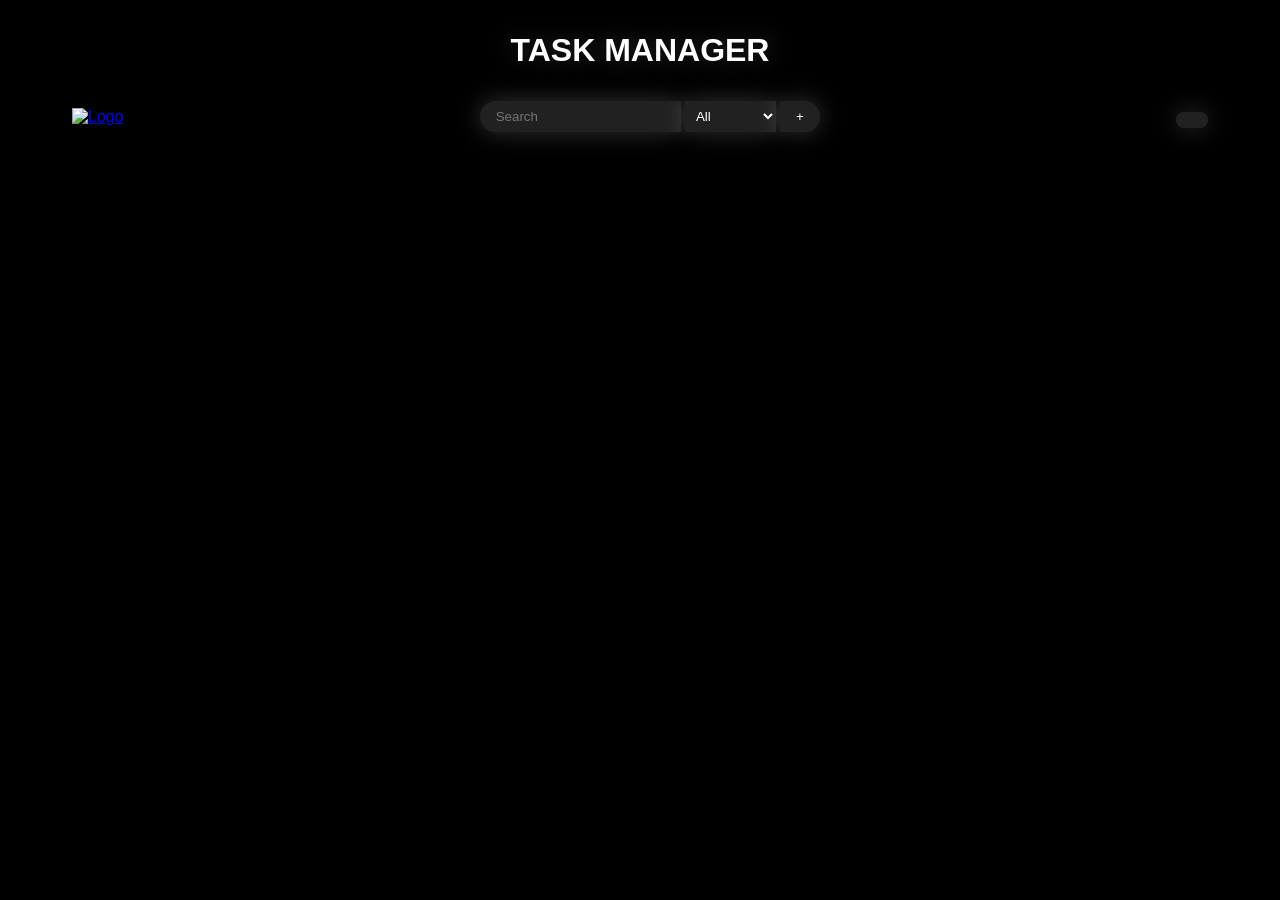
==== index.html @ cfb33422 "working on Task Manager" ====
<!doctype html>
<html lang="en">

<head>
    <meta charset="UTF-8" />
    <meta name="viewport" content="width=device-width, initial-scale=1.0" />
    <title>Task Manager | DOM</title>
    <link rel="stylesheet" href="style.css" />
    <link preload href="https://cdn.jsdelivr.net/npm/remixicon@4.9.0/fonts/remixicon.css" rel="stylesheet" />
    <link rel="shortcut icon" href="https://ssl.gstatic.com/keep/icon_2026_v2_192.png" type="image/x-icon" />
</head>

<body>
    <main>
        <h1>Task Manager</h1>
        <nav>
            <ul>
                <li>
                    <a href="#">
                        <img id="logo"
                            src="https://www.gstatic.com/images/branding/productlogos/keep_2026/v2/web-48dp/logo_keep_2026_color_1x_web_48dp.png"
                            alt="Logo" />
                    </a>
                </li>
                <li>
                    <div id="mid">
                        <input type="text" name="search" id="search" placeholder="Search" /> 
                        <select name="tags" id="tags">
                            <!-- <option value="">All</option>
                            <option value="Normal">Normal</option>
                            <option value="Urgent">Urgent</option> -->
                        </select> 
                        <button id="taskAdd">+</button> 
                    </div>
                </li>
                <li>
                    <button id="theme">
                        <i class="ri-moon-line"></i>
                    </button>
                </li>
            </ul>
        </nav>

        <div id="hero">
            <div class="card">
                <h3 class="title">Task 1</h3>
                <p class="description">Task 1 description Lorem ipsum, dolor sit amet consectetur adipisicing elit.
                    Cumque, ipsum.</p>
                <div class="tags">
                    <span class="Normal">Normal</span>
                    <span class="Urgent">Urgent</span>
                </div>
                <div class="card-btns">
                    <i class="ri-edit-box-line edit" onclick="edit(index)"></i>
                    <i class="ri-delete-bin-6-line delete" onclick="del(index)"></i>
                </div>
            </div>
            <div class="card">
                <h3 class="title">Task 1</h3>
                <p class="description">Task 1 description Lorem ipsum dolor sit amet consectetur adipisicing elit.
                    Asperiores cum provident facere praesentium rem harum vero tenetur, explicabo adipisci! Qui.</p>
                <div class="tags">
                    <span class="normal">Normal</span>
                </div>
                <div class="card-btns">
                    <i class="ri-edit-box-line edit" onclick="edit(index)"></i>
                    <i class="ri-delete-bin-6-line delete" onclick="del(index)"></i>
                </div>
            </div>
            <div class="card">
                <h3 class="title">Task 1</h3>
                <p class="description">Task 1 description Lorem ipsum, dolor sit amet consectetur adipisicing elit. A
                    excepturi architecto minima reiciendis sed ad aliquid totam? Repudiandae, nam?</p>
                <div class="tags">
                    <span class="normal">Normal</span>
                </div>
                <div class="card-btns">
                    <i class="ri-edit-box-line edit" onclick="edit(index)"></i>
                    <i class="ri-delete-bin-6-line delete" onclick="del(index)"></i>
                </div>
            </div>
            <div class="card">
                <h3 class="title">Task 1</h3>
                <p class="description">Task 1 description Lorem ipsum dolor sit amet consectetur adipisicing elit. At,
                    labore optio. Quis magnam dolor perferendis, ratione blanditiis, vero veritatis, assumenda modi
                    earum non molestias dicta optio laborum quae possimus illo.</p>
                <div class="tags">
                    <span class="normal">Normal</span>
                </div>
                <div class="card-btns">
                    <i class="ri-edit-box-line edit" onclick="edit(index)"></i>
                    <i class="ri-delete-bin-6-line delete" onclick="del(index)"></i>
                </div>
            </div>
        </div>
    </main>

    <div id="form">
        <form action="">
            <div class="top">
                <i class="ri-arrow-left-long-line" id="cancel"></i>
            </div>
            <input type="text" name="title" id="formTitle" placeholder="Task Title">
            <textarea name="description" id="formDescription" placeholder="Task Description"></textarea>
            <div class="bottom">
                <select name="tags" id="formTags">
                    <option value="Urgent">Urgent</option>
                    <option value="Normal">Normal</option>
                </select>
                <button id="submit">SUBMIT</button>
            </div>
        </form>
    </div>

    <script src="script.js"></script>
</body>

</html>
---- style.css ----
:root {

    --primary-color: rgb(255, 255, 255);
    --secondary-color: rgb(0, 0, 0);
    --transparent-color: rgb(220, 220, 220);
    --shadow-color: rgb(220, 220, 220);

    --edit-color: rgb(255, 166, 0);
    --delete-color: rgb(255, 0, 0);

    --font: Verdana, Geneva, Tahoma, sans-serif;

    --font-size-s: 0.75rem;
    --font-size-m: 1.2rem;
    --font-size-l: 2rem;

    --font-weight-s: 400;
    --font-weight-m: 500;
    --font-weight-l: 700;

    --transition: all 0.3s ease-in-out;
    --transition-s: all 0.2s ease-in-out;
    --shadow: 0 0 1.5rem;

    --radius-s: 0.5rem;
    --radius-m: 1rem;
    --radius-l: 1.5rem;
}

.dark {
    --primary-color: rgb(0, 0, 0);
    --secondary-color: rgb(255, 255, 255);
    --transparent-color: rgb(33, 33, 33);
    --shadow-color: rgba(255, 255, 255, 0.2);
}

* {
    margin: 0;
    padding: 0;
    box-sizing: border-box;
    font-family: var(--font);
}

html,
body {
    width: 100%;
    min-height: 100vh;
    scroll-behavior: smooth;
}

body {
    background-color: var(--primary-color);
    color: var(--secondary-color);
    display: flex;
    flex-direction: column;
    justify-content: flex-start;
    align-items: center;
    position: relative;
}


main {
    width: 98%;
    max-width: 1200px;
    min-height: 100%;
    padding: 2rem;
    display: flex;
    flex-flow: column nowrap;
    justify-content: flex-start;
    align-items: center;
    gap: 2rem;
}

main h1 {
    text-transform: uppercase;
    color: var(--secondary-color);
    font-size: var(--font-size-l);
    text-align: center;
    text-shadow: var(--shadow) var(--shadow-color);
    transition: var(--transition);
}

main h1:hover {
    text-shadow: none;
    transform: scale(0.99) translateY(-3px);
}

nav {
    display: flex;
    flex-flow: row nowrap;
    justify-content: space-between;
    align-items: center;
    width: 100%;
}


ul {
    width: 100%;
    list-style-type: none;
    display: flex;
    flex-flow: row nowrap;
    justify-content: space-between;
    align-items: center;
    gap: 1rem;
}


#logo {
    width: 100%;
    width: 2rem;
    height: 2rem;
}


#mid {
    width: 100%;
    display: flex;
    flex-flow: row nowrap;
    justify-content: flex-start;
    align-items: center;
    gap: 0.25rem;
    border: none;
}

#search {
    width: 100%;
    /* padding: 0.5rem 15rem 0.5rem 1rem; */
    padding: 0.5rem 1rem;
    outline: none;
    border: none;
    border-radius: var(--radius-l) 0 0 var(--radius-l);
    background-color: var(--transparent-color);
    color: var(--secondary-color);
    cursor: pointer;
    box-shadow: var(--shadow) var(--shadow-color);
    transition: var(--transition);
}

#search:hover,
#search:focus {
    box-shadow: none;
    transform: scale(0.99);
}

#tags {
    padding: 0.45rem;
    outline: none;
    border: none;
    background-color: var(--transparent-color);
    color: var(--secondary-color);
    cursor: pointer;
    box-shadow: var(--shadow) var(--shadow-color);
    transition: var(--transition);
}

#tags:hover,
#tags:focus {
    box-shadow: none;
    transform: scale(0.99);
}

#taskAdd {
    padding: 0.5rem 1rem;
    border: none;
    outline: none;
    border-radius: 0 var(--radius-l) var(--radius-l) 0;
    background-color: var(--transparent-color);
    color: var(--secondary-color);
    cursor: pointer;
    box-shadow: var(--shadow) var(--shadow-color);
    transition: var(--transition);
}

#taskAdd:hover {
    box-shadow: none;
    transform: scale(0.99);
}


#theme {
    width: 100%;
    padding: 0.5rem 1rem;
    border: none;
    outline: none;
    border-radius: var(--radius-l);
    background-color: var(--transparent-color);
    color: var(--secondary-color);
    cursor: pointer;
    box-shadow: var(--shadow) var(--shadow-color);
    transition: var(--transition);
}

#theme:hover {
    box-shadow: none;
    transform: scale(0.99);
}


#hero {
    column-width: 10rem;
    column-gap: 1rem;
}

.card {
    width: 100%;
    margin-bottom: 1rem;
    
    padding: 1rem;
    
    color: var(--secondary-color);
    border-radius: var(--radius-m);
    box-shadow: var(--shadow) var(--shadow-color);
    transition: var(--transition);
    
    break-inside: avoid;

    display: flex;
    flex-flow: column nowrap;
    justify-content: flex-start;
    align-items: flex-start;
    gap: 1rem;
}

.card:hover {
    box-shadow: none;
    transform: scale(0.99);

}



.title {
    font-size: var(--font-size-m);
    margin-bottom: 0.5rem;
}

.description {
    font-size: var(--font-size-s);
}

.tags {
    display: flex;
    flex-flow: row wrap;
    align-items: center;
    justify-content: flex-start;
    gap: 0.5rem;
}

.tags span {
    font-size: var(--font-size-s);
    padding: 0.25rem 0.5rem;
    border: none;
    text-transform: uppercase;
    outline: none;
    border-radius: var(--radius-m);
    font-weight: var(--font-weight-m);
    color: var(--primary-color);
}


.card-btns {
    margin-top: -0.5rem;
    width: 100%;
    display: flex;
    flex-flow: row nowrap;
    justify-content: space-between;
    align-items: center;
    gap: 1rem;
    font-size: var(--font-size-m);
}

.edit {
    padding: 0.25rem;
    color: var(--edit-color);
    border-radius: var(--radius-s);
    transition: var(--transition-s);
    cursor: pointer;
}
.delete {
    padding: 0.25rem;
    color: var(--delete-color);    
    border-radius: var(--radius-s);
    transition: var(--transition-s);
    cursor: pointer;
}
.edit:hover , .delete:hover {
    background-color: var(--secondary-color);    
}



#form {
    width: 100%;
    max-width: 1200px;    
    height: 100%;
    background-color: var(--primary-color);
    position: absolute;
    display: none;
    flex-flow: column nowrap;
    justify-content: flex-start;
    align-items: center;
    gap: 1rem;
}

form {
    padding: 2rem 1rem;
    width: 100%;
    display: flex;
    flex-flow: column nowrap;
    justify-content: flex-start;
    align-items: center;
    gap: 1.5rem;
}
form .top{
    width: 100%;
    display: flex;
    align-items: center;
    justify-content: flex-start;
    gap: 1rem;
}
form .top #cancel {
    padding: 0.5rem 1rem;
    border: none;
    outline: none;
    color: var(--font-size-l);
    font-weight: var(--font-weight-l);
    border-radius: var(--radius-l);
    background-color: var(--transparent-color);    
}

form #formTitle, form #formDescription {
    width: 100%;
    padding: 1rem;
    border: none;
    outline: none;
    background-color: var(--transparent-color);
    color: var(--secondary-color);
    border-radius: var(--radius-l);
    box-shadow: var(--shadow) var(--shadow-color);
    transition: var(--transition);
}

form #formDescription {
    padding-bottom: 15rem;
}

form #formTitle:hover,
form #formTitle:focus, 
form #formDescription:hover,
form #formDescription:focus {
    box-shadow: none;
    transform: scale(0.99); 
}
form .bottom {
    width: 100%;
    display: flex;
    justify-content: center;
    align-items: center;
    gap: 2rem;
}

form .bottom #formTags {
    width: fit-content;
    border: none;
    outline: none;
    padding: 0.5rem 2rem;
    border-radius: var(--radius-l);
    background-color: var(--primary-color);
    color: whitesmoke;
    box-shadow: var(--shadow) var(--shadow-color);
    transition: var(--transition);
}

form .bottom #submit {
    padding: 0.5rem 2rem;
    outline: none;
    border: none;
    border-radius: var(--radius-l);
    font-weight: var(--font-weight-l);
    color: var(--secondary-color);
    background-color: transparent;
    box-shadow: var(--shadow) var(--shadow-color);
    transition: var(--transition-s);
    cursor: pointer;
}
form .bottom #submit:hover {
    box-shadow: none;
    transform: scale(0.99);
}
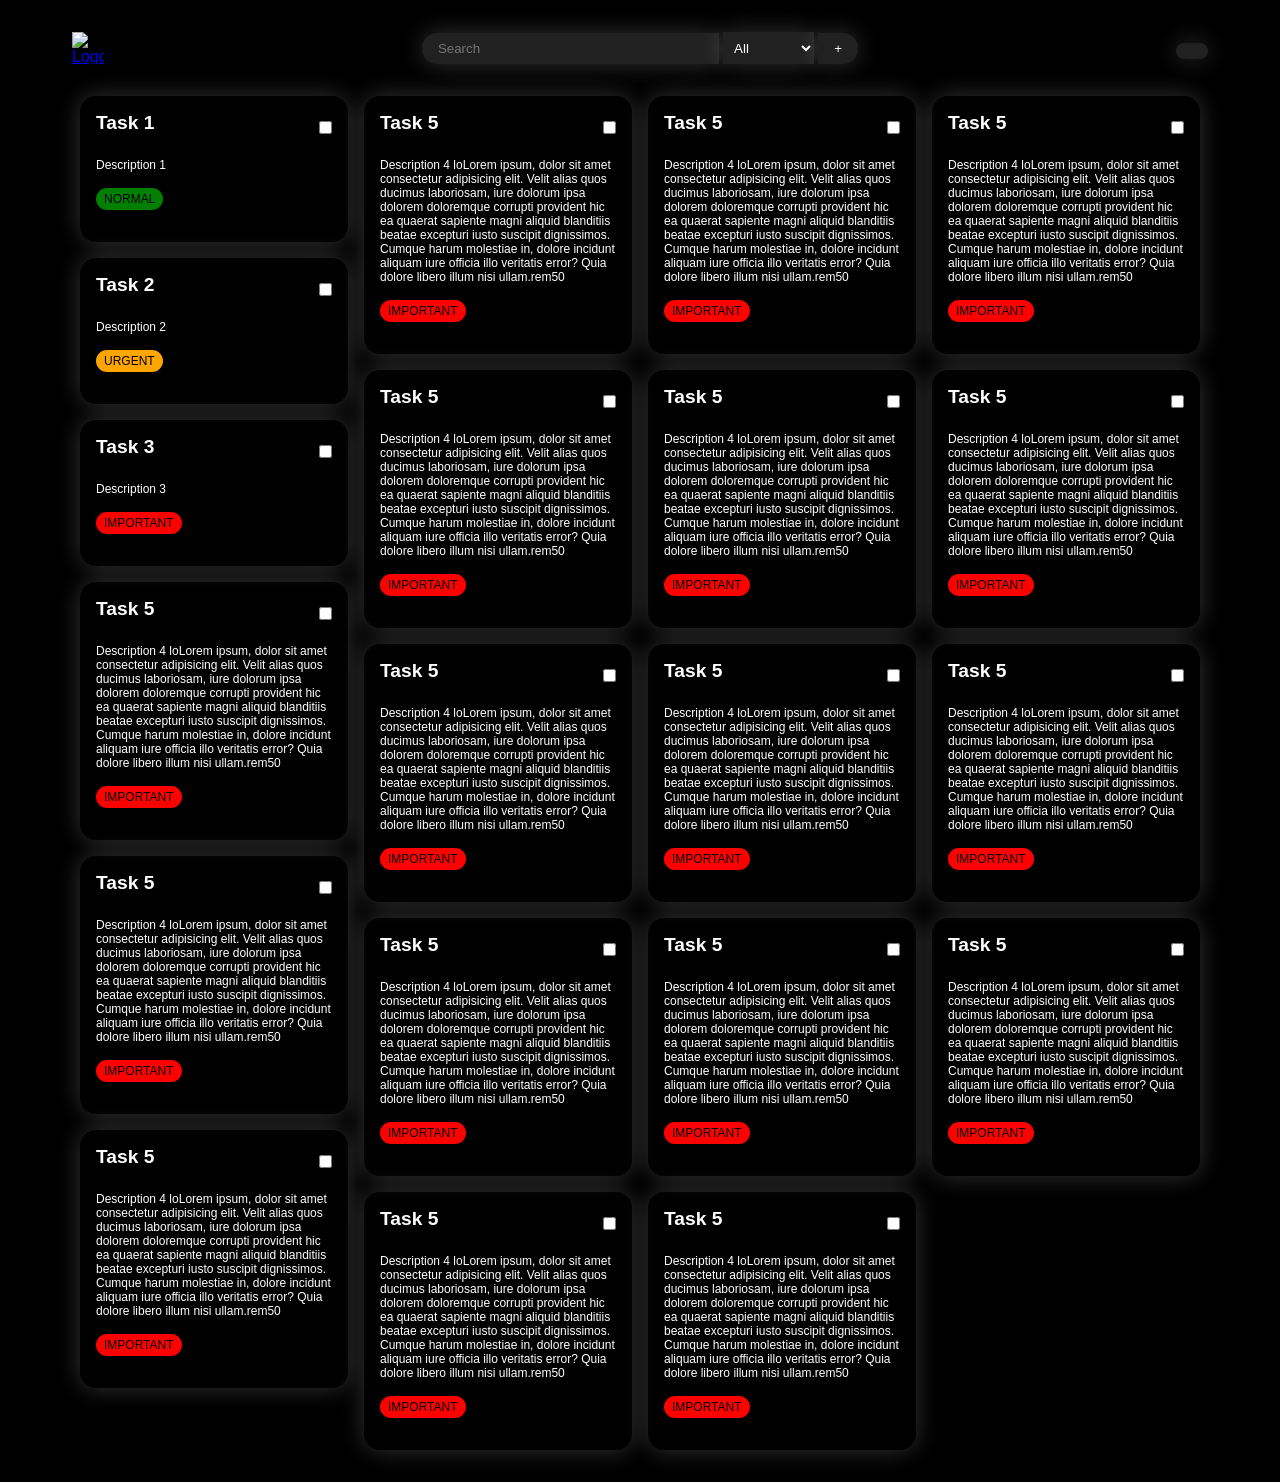
==== commit aacf2c7b: "completed Task Manager till now" ====
--- a/index.html
+++ b/index.html
@@ -1,118 +1,90 @@
 <!doctype html>
 <html lang="en">
+    <head>
+        <meta charset="UTF-8" />
+        <meta name="viewport" content="width=device-width, initial-scale=1.0" />
+        <title>Task Manager | DOM</title>
+        <link rel="stylesheet" href="style.css" />
+        <link preload rel="stylesheet" 
+            href="https://cdn.jsdelivr.net/npm/remixicon@4.9.0/fonts/remixicon.css"/>
+        <link rel="shortcut icon" type="image/x-icon" 
+            href="https://ssl.gstatic.com/keep/icon_2026_v2_192.png"/>
+    </head>
 
-<head>
-    <meta charset="UTF-8" />
-    <meta name="viewport" content="width=device-width, initial-scale=1.0" />
-    <title>Task Manager | DOM</title>
-    <link rel="stylesheet" href="style.css" />
-    <link preload href="https://cdn.jsdelivr.net/npm/remixicon@4.9.0/fonts/remixicon.css" rel="stylesheet" />
-    <link rel="shortcut icon" href="https://ssl.gstatic.com/keep/icon_2026_v2_192.png" type="image/x-icon" />
-</head>
+    <body>
+        <main>
+            <h1>
+                <img src="https://www.gstatic.com/images/branding/productlogos/keep_2026/v2/web-48dp/logo_keep_2026_color_1x_web_48dp.png" alt="Logo" id="headLogo"/> Task Manager
+            </h1>
+            <nav>
+                <ul>
+                    <li>
+                        <a href="#">
+                            <img src="https://www.gstatic.com/images/branding/productlogos/keep_2026/v2/web-48dp/logo_keep_2026_color_1x_web_48dp.png" alt="Logo" id="logo"/>
+                        </a>
+                    </li>
+                    <li>
+                        <div id="mid">
+                            <input type="text" name="search" id="search" placeholder="Search"/>
+                            <select name="tags" id="tags">
+                                <!-- <option value="">All</option>
+                                <option value="Normal">Normal</option>
+                                <option value="Urgent">Urgent</option> -->
+                            </select>
+                            <button id="taskAdd">+</button>
+                        </div>
+                    </li>
+                    <li>
+                        <button id="theme"><i class="ri-moon-line"></i></button>
+                    </li>
+                </ul>
+            </nav>
 
-<body>
-    <main>
-        <h1>Task Manager</h1>
-        <nav>
-            <ul>
-                <li>
-                    <a href="#">
-                        <img id="logo"
-                            src="https://www.gstatic.com/images/branding/productlogos/keep_2026/v2/web-48dp/logo_keep_2026_color_1x_web_48dp.png"
-                            alt="Logo" />
-                    </a>
-                </li>
-                <li>
-                    <div id="mid">
-                        <input type="text" name="search" id="search" placeholder="Search" /> 
-                        <select name="tags" id="tags">
-                            <!-- <option value="">All</option>
-                            <option value="Normal">Normal</option>
-                            <option value="Urgent">Urgent</option> -->
-                        </select> 
-                        <button id="taskAdd">+</button> 
+            <div id="hero">
+                <!-- <div class="card">
+                    <div class="card-top">
+                        <h3 class="title">Task 1</h3>
+                        <input type="checkbox" name="select" id="select" />
                     </div>
-                </li>
-                <li>
-                    <button id="theme">
-                        <i class="ri-moon-line"></i>
-                    </button>
-                </li>
-            </ul>
-        </nav>
+                    <p class="description">
+                        Task 1 description Lorem ipsum, dolor sit amet
+                        consectetur adipisicing elit. Cumque, ipsum.
+                    </p>
+                    <div class="tags">
+                        <span class="Normal">Normal</span>
+                        <span class="Urgent">Urgent</span>
+                    </div>
+                    <div class="card-btns">
+                        <i
+                            class="ri-edit-box-line edit"
+                            onclick="edit(index)"
+                        ></i>
+                        <i
+                            class="ri-delete-bin-6-line delete"
+                            onclick="del(index)"
+                        ></i>
+                    </div>
+                </div> -->
+            </div>
+        </main>
 
-        <div id="hero">
-            <div class="card">
-                <h3 class="title">Task 1</h3>
-                <p class="description">Task 1 description Lorem ipsum, dolor sit amet consectetur adipisicing elit.
-                    Cumque, ipsum.</p>
-                <div class="tags">
-                    <span class="Normal">Normal</span>
-                    <span class="Urgent">Urgent</span>
+        <div id="form">
+            <form action="">
+                <div class="top">
+                    <i class="ri-arrow-left-long-line" id="cancel"></i>
                 </div>
-                <div class="card-btns">
-                    <i class="ri-edit-box-line edit" onclick="edit(index)"></i>
-                    <i class="ri-delete-bin-6-line delete" onclick="del(index)"></i>
+                <input type="text" name="title" id="formTitle" placeholder="Task Title"/>
+                <textarea name="description" id="formDescription" placeholder="Task Description"></textarea>
+                <div class="bottom">
+                    <select name="tags" id="formTags">
+                        <!-- <option value="Urgent">Urgent</option>
+                        <option value="Normal">Normal</option> -->
+                    </select>
+                    <button id="submit">SUBMIT</button>
                 </div>
-            </div>
-            <div class="card">
-                <h3 class="title">Task 1</h3>
-                <p class="description">Task 1 description Lorem ipsum dolor sit amet consectetur adipisicing elit.
-                    Asperiores cum provident facere praesentium rem harum vero tenetur, explicabo adipisci! Qui.</p>
-                <div class="tags">
-                    <span class="normal">Normal</span>
-                </div>
-                <div class="card-btns">
-                    <i class="ri-edit-box-line edit" onclick="edit(index)"></i>
-                    <i class="ri-delete-bin-6-line delete" onclick="del(index)"></i>
-                </div>
-            </div>
-            <div class="card">
-                <h3 class="title">Task 1</h3>
-                <p class="description">Task 1 description Lorem ipsum, dolor sit amet consectetur adipisicing elit. A
-                    excepturi architecto minima reiciendis sed ad aliquid totam? Repudiandae, nam?</p>
-                <div class="tags">
-                    <span class="normal">Normal</span>
-                </div>
-                <div class="card-btns">
-                    <i class="ri-edit-box-line edit" onclick="edit(index)"></i>
-                    <i class="ri-delete-bin-6-line delete" onclick="del(index)"></i>
-                </div>
-            </div>
-            <div class="card">
-                <h3 class="title">Task 1</h3>
-                <p class="description">Task 1 description Lorem ipsum dolor sit amet consectetur adipisicing elit. At,
-                    labore optio. Quis magnam dolor perferendis, ratione blanditiis, vero veritatis, assumenda modi
-                    earum non molestias dicta optio laborum quae possimus illo.</p>
-                <div class="tags">
-                    <span class="normal">Normal</span>
-                </div>
-                <div class="card-btns">
-                    <i class="ri-edit-box-line edit" onclick="edit(index)"></i>
-                    <i class="ri-delete-bin-6-line delete" onclick="del(index)"></i>
-                </div>
-            </div>
+            </form>
         </div>
-    </main>
 
-    <div id="form">
-        <form action="">
-            <div class="top">
-                <i class="ri-arrow-left-long-line" id="cancel"></i>
-            </div>
-            <input type="text" name="title" id="formTitle" placeholder="Task Title">
-            <textarea name="description" id="formDescription" placeholder="Task Description"></textarea>
-            <div class="bottom">
-                <select name="tags" id="formTags">
-                    <option value="Urgent">Urgent</option>
-                    <option value="Normal">Normal</option>
-                </select>
-                <button id="submit">SUBMIT</button>
-            </div>
-        </form>
-    </div>
-
-    <script src="script.js"></script>
-</body>
-
-</html>+        <script src="script.js"></script>
+    </body>
+</html>
--- a/style.css
+++ b/style.css
@@ -1,5 +1,4 @@
 :root {
-
     --primary-color: rgb(255, 255, 255);
     --secondary-color: rgb(0, 0, 0);
     --transparent-color: rgb(220, 220, 220);
@@ -58,11 +57,9 @@
     position: relative;
 }
 
-
 main {
     width: 98%;
     max-width: 1200px;
-    min-height: 100%;
     padding: 2rem;
     display: flex;
     flex-flow: column nowrap;
@@ -72,17 +69,16 @@
 }
 
 main h1 {
+    display: block;
     text-transform: uppercase;
     color: var(--secondary-color);
-    font-size: var(--font-size-l);
+    font-size: var(--font-size-m);
     text-align: center;
     text-shadow: var(--shadow) var(--shadow-color);
-    transition: var(--transition);
-}
-
-main h1:hover {
-    text-shadow: none;
-    transform: scale(0.99) translateY(-3px);
+}
+main #headLogo {
+    width: var(--font-size-m);
+    height: var(--font-size-m);
 }
 
 nav {
@@ -93,7 +89,6 @@
     width: 100%;
 }
 
-
 ul {
     width: 100%;
     list-style-type: none;
@@ -103,15 +98,17 @@
     align-items: center;
     gap: 1rem;
 }
-
+li:nth-child(1) {
+    display: none;
+}
 
 #logo {
+    display: none;
     width: 100%;
     width: 2rem;
     height: 2rem;
 }
 
-
 #mid {
     width: 100%;
     display: flex;
@@ -125,7 +122,7 @@
 #search {
     width: 100%;
     /* padding: 0.5rem 15rem 0.5rem 1rem; */
-    padding: 0.5rem 1rem;
+    padding: 0.5rem 7rem 0.5rem 1rem;
     outline: none;
     border: none;
     border-radius: var(--radius-l) 0 0 var(--radius-l);
@@ -176,7 +173,6 @@
     transform: scale(0.99);
 }
 
-
 #theme {
     width: 100%;
     padding: 0.5rem 1rem;
@@ -195,23 +191,22 @@
     transform: scale(0.99);
 }
 
-
 #hero {
-    column-width: 10rem;
+    column-count: 2;
     column-gap: 1rem;
 }
 
 .card {
-    width: 100%;
+    width: calc((100vw / 2) - 2rem);
     margin-bottom: 1rem;
-    
+
     padding: 1rem;
-    
+
     color: var(--secondary-color);
     border-radius: var(--radius-m);
     box-shadow: var(--shadow) var(--shadow-color);
     transition: var(--transition);
-    
+
     break-inside: avoid;
 
     display: flex;
@@ -224,10 +219,20 @@
 .card:hover {
     box-shadow: none;
     transform: scale(0.99);
-
-}
-
-
+}
+
+.card-top {
+    width: 100%;
+    display: flex;
+    flex-flow: row nowrap;
+    justify-content: space-between;
+    align-items: center;
+}
+
+.card-top .select {
+    width: 2rem;
+    height: 2rem;
+}
 
 .title {
     font-size: var(--font-size-m);
@@ -256,7 +261,6 @@
     font-weight: var(--font-weight-m);
     color: var(--primary-color);
 }
-
 
 .card-btns {
     margin-top: -0.5rem;
@@ -278,20 +282,19 @@
 }
 .delete {
     padding: 0.25rem;
-    color: var(--delete-color);    
+    color: var(--delete-color);
     border-radius: var(--radius-s);
     transition: var(--transition-s);
     cursor: pointer;
 }
-.edit:hover , .delete:hover {
-    background-color: var(--secondary-color);    
-}
-
-
+.edit:hover,
+.delete:hover {
+    background-color: var(--secondary-color);
+}
 
 #form {
     width: 100%;
-    max-width: 1200px;    
+    max-width: 1200px;
     height: 100%;
     background-color: var(--primary-color);
     position: absolute;
@@ -311,7 +314,7 @@
     align-items: center;
     gap: 1.5rem;
 }
-form .top{
+form .top {
     width: 100%;
     display: flex;
     align-items: center;
@@ -325,10 +328,11 @@
     color: var(--font-size-l);
     font-weight: var(--font-weight-l);
     border-radius: var(--radius-l);
-    background-color: var(--transparent-color);    
-}
-
-form #formTitle, form #formDescription {
+    background-color: var(--transparent-color);
+}
+
+form #formTitle,
+form #formDescription {
     width: 100%;
     padding: 1rem;
     border: none;
@@ -345,11 +349,11 @@
 }
 
 form #formTitle:hover,
-form #formTitle:focus, 
+form #formTitle:focus,
 form #formDescription:hover,
 form #formDescription:focus {
     box-shadow: none;
-    transform: scale(0.99); 
+    transform: scale(0.99);
 }
 form .bottom {
     width: 100%;
@@ -386,4 +390,64 @@
 form .bottom #submit:hover {
     box-shadow: none;
     transform: scale(0.99);
-}+}
+
+@media (min-width: 768px) {
+    /* Tablets */
+    main h1 {
+        display: none;
+    }
+    li:nth-child(1) {
+        display: block;
+    }
+    #logo {
+        display: block;
+    }
+    #hero {
+        column-count: 3;
+        column-gap: 1rem;
+    }
+    .card {
+        width: calc((100vw / 3) - 2rem);
+    }
+}
+
+@media (min-width: 1024px) {
+    /* Desktops */
+    main h1 {
+        display: none;
+    }
+    li:nth-child(1) {
+        display: block;
+    }
+    #logo {
+        display: block;
+    }
+    #hero {
+        column-count: 4;
+        column-gap: 1rem;
+    }
+    .card {
+        width: calc((100vw / 4) - 2rem);
+    }
+}
+
+@media (min-width: 1200px) {
+    /* Desktops */
+    main h1 {
+        display: none;
+    }
+    li:nth-child(1) {
+        display: block;
+    }
+    #logo {
+        display: block;
+    }
+    #hero {
+        column-count: 4;
+        column-gap: 1rem;
+    }
+    .card {
+        width: calc((1200px / 4) - 2rem);
+    }
+}
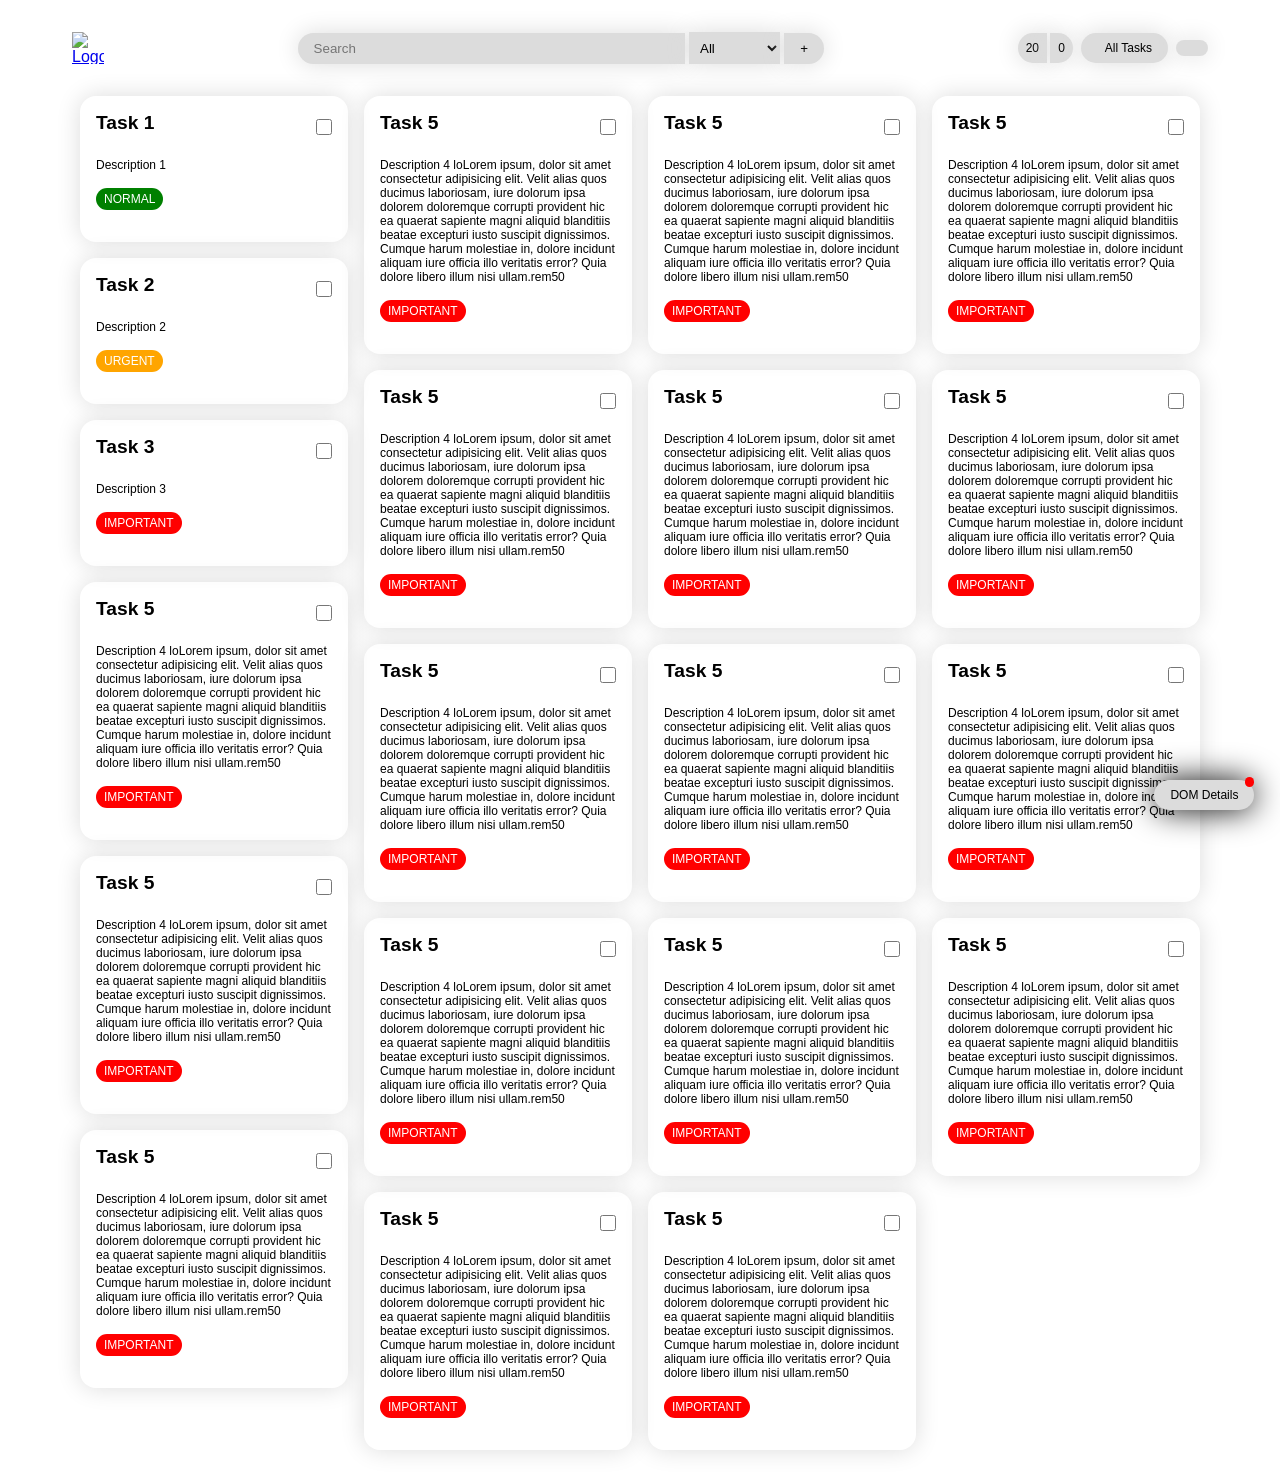
==== commit 4a05f43e: "added readme and DOM new page too" ====
--- a/index.html
+++ b/index.html
@@ -1,47 +1,57 @@
 <!doctype html>
 <html lang="en">
-    <head>
-        <meta charset="UTF-8" />
-        <meta name="viewport" content="width=device-width, initial-scale=1.0" />
-        <title>Task Manager | DOM</title>
-        <link rel="stylesheet" href="style.css" />
-        <link preload rel="stylesheet" 
-            href="https://cdn.jsdelivr.net/npm/remixicon@4.9.0/fonts/remixicon.css"/>
-        <link rel="shortcut icon" type="image/x-icon" 
-            href="https://ssl.gstatic.com/keep/icon_2026_v2_192.png"/>
-    </head>
 
-    <body>
-        <main>
-            <h1>
-                <img src="https://www.gstatic.com/images/branding/productlogos/keep_2026/v2/web-48dp/logo_keep_2026_color_1x_web_48dp.png" alt="Logo" id="headLogo"/> Task Manager
-            </h1>
-            <nav>
-                <ul>
-                    <li>
-                        <a href="#">
-                            <img src="https://www.gstatic.com/images/branding/productlogos/keep_2026/v2/web-48dp/logo_keep_2026_color_1x_web_48dp.png" alt="Logo" id="logo"/>
-                        </a>
-                    </li>
-                    <li>
-                        <div id="mid">
-                            <input type="text" name="search" id="search" placeholder="Search"/>
-                            <select name="tags" id="tags">
-                                <!-- <option value="">All</option>
+<head>
+    <meta charset="UTF-8" />
+    <meta name="viewport" content="width=device-width, initial-scale=1.0" />
+    <title>Task Manager | DOM</title>
+    <link rel="stylesheet" href="style.css" />
+    <link preload rel="stylesheet" href="https://cdn.jsdelivr.net/npm/remixicon@4.9.0/fonts/remixicon.css" />
+    <link rel="shortcut icon" type="image/x-icon" href="https://ssl.gstatic.com/keep/icon_2026_v2_192.png" />
+</head>
+
+<body>
+
+    <main>
+        <h1>
+            <img src="https://www.gstatic.com/images/branding/productlogos/keep_2026/v2/web-48dp/logo_keep_2026_color_1x_web_48dp.png"
+                alt="Logo" id="headLogo" /> Task Manager
+        </h1>
+        <nav>
+            <ul>
+                <li>
+                    <a href="#">
+                        <img src="https://www.gstatic.com/images/branding/productlogos/keep_2026/v2/web-48dp/logo_keep_2026_color_1x_web_48dp.png"
+                            alt="Logo" id="logo" />
+                    </a>
+                </li>
+                <li>
+                    <div id="mid">
+                        <input type="text" name="search" id="search" placeholder="Search" />
+                        <select name="tags" id="tags">
+                            <!-- <option value="">All</option>
                                 <option value="Normal">Normal</option>
                                 <option value="Urgent">Urgent</option> -->
-                            </select>
-                            <button id="taskAdd">+</button>
-                        </div>
-                    </li>
-                    <li>
-                        <button id="theme"><i class="ri-moon-line"></i></button>
-                    </li>
-                </ul>
-            </nav>
+                        </select>
+                        <button id="taskAdd">+</button>
+                    </div>
+                </li>
+                <li>
+                    <div id="counts">
+                        <p id="pending"><i class="ri-time-line"></i> <span id="pendingCount"></span></p>
+                        <p id="complete"><i class="ri-check-line"></i> <span id="completeCount"></span></p>
+                    </div>
+                    <div id="delAllTasks" onclick="delAll()"> 
+                        <i class="ri-delete-bin-6-line"></i> <span>All Tasks</span>
+                    </div>
 
-            <div id="hero">
-                <!-- <div class="card">
+                    <button id="theme"><i class="ri-moon-line"></i></button>
+                </li>
+            </ul>
+        </nav>
+
+        <div id="hero">
+            <!-- <div class="card">
                     <div class="card-top">
                         <h3 class="title">Task 1</h3>
                         <input type="checkbox" name="select" id="select" />
@@ -65,26 +75,29 @@
                         ></i>
                     </div>
                 </div> -->
+        </div>
+    </main>
+
+    <a href="./domDtls/index.html" id="dom">DOM Details <i class="ri-arrow-right-up-line"></i></a>
+
+    <div id="form">
+        <form action="">
+            <div class="top">
+                <i class="ri-arrow-left-long-line" id="cancel"></i>
             </div>
-        </main>
+            <input type="text" name="title" id="formTitle" placeholder="Task Title" />
+            <textarea name="description" id="formDescription" placeholder="Task Description"></textarea>
+            <div class="bottom">
+                <select name="tags" id="formTags">
+                    <!-- <option value="Urgent">Urgent</option>
+                        <option value="Normal">Normal</option> -->
+                </select>
+                <button id="submit">SUBMIT</button>
+            </div>
+        </form>
+    </div>
 
-        <div id="form">
-            <form action="">
-                <div class="top">
-                    <i class="ri-arrow-left-long-line" id="cancel"></i>
-                </div>
-                <input type="text" name="title" id="formTitle" placeholder="Task Title"/>
-                <textarea name="description" id="formDescription" placeholder="Task Description"></textarea>
-                <div class="bottom">
-                    <select name="tags" id="formTags">
-                        <!-- <option value="Urgent">Urgent</option>
-                        <option value="Normal">Normal</option> -->
-                    </select>
-                    <button id="submit">SUBMIT</button>
-                </div>
-            </form>
-        </div>
+    <script src="script.js"></script>
+</body>
 
-        <script src="script.js"></script>
-    </body>
-</html>
+</html>
--- a/style.css
+++ b/style.css
@@ -6,6 +6,7 @@
 
     --edit-color: rgb(255, 166, 0);
     --delete-color: rgb(255, 0, 0);
+    --complete-color: rgb(47, 164, 59);
 
     --font: Verdana, Geneva, Tahoma, sans-serif;
 
@@ -93,7 +94,7 @@
     width: 100%;
     list-style-type: none;
     display: flex;
-    flex-flow: row nowrap;
+    flex-flow: row wrap;
     justify-content: space-between;
     align-items: center;
     gap: 1rem;
@@ -104,16 +105,20 @@
 
 #logo {
     display: none;
-    width: 100%;
     width: 2rem;
     height: 2rem;
 }
 
+li:nth-child(2) {
+    flex: 1;
+}
+
 #mid {
     width: 100%;
-    display: flex;
-    flex-flow: row nowrap;
-    justify-content: flex-start;
+    /* background-color: red; */
+    display: flex;
+    flex-flow: row nowrap;
+    justify-content: center;
     align-items: center;
     gap: 0.25rem;
     border: none;
@@ -121,8 +126,8 @@
 
 #search {
     width: 100%;
-    /* padding: 0.5rem 15rem 0.5rem 1rem; */
-    padding: 0.5rem 7rem 0.5rem 1rem;
+    /* flex: 1; */
+    padding: 0.5rem 1rem;
     outline: none;
     border: none;
     border-radius: var(--radius-l) 0 0 var(--radius-l);
@@ -173,8 +178,76 @@
     transform: scale(0.99);
 }
 
+
+li:nth-child(3) {
+    display: flex;
+    flex-flow: row nowrap;
+    align-items: center;
+    justify-content: flex-start;
+    gap: 0.5rem;
+}
+
+#counts{
+    flex-shrink: 0;
+    display: flex;
+    flex-flow: row nowrap;
+    align-items: center;
+    justify-content: flex-start;
+    gap: 0.2rem;
+}
+#pending, #complete  {    
+    padding: 0.5rem;
+    border: none;
+    outline: none;
+    background-color: var(--transparent-color);
+    color: var(--secondary-color);
+    font-size: var(--font-size-s);
+    cursor: pointer;
+    box-shadow: var(--shadow) var(--shadow-color);
+    transition: var(--transition);
+}
+#pending {
+    border-radius: var(--radius-l) 0 0 var(--radius-l);
+}
+#pending i {
+    color: var(--edit-color);
+}
+#complete {
+    border-radius: 0 var(--radius-l) var(--radius-l) 0;
+}
+#complete i {
+    color: var(--complete-color);
+}
+
+#delAllTasks {
+    flex-shrink: 0;
+    display: flex;
+    flex-flow: row nowrap;
+    align-items: center;
+    justify-content: center;
+    gap: 0.5rem; 
+    padding: 0.5rem 1rem; 
+    font-size: var(--font-size-s);
+    border: none;
+    outline: none;
+    border-radius: var(--radius-l);
+    background-color: var(--transparent-color);
+    color: var(--secondary-color);
+    cursor: pointer;
+    box-shadow: var(--shadow) var(--shadow-color);
+    transition: var(--transition);
+}
+#delAllTasks:hover {
+    box-shadow: none;
+    transform: scale(0.99);
+    color: var(--delete-color);
+}
+#delAllTasks i {
+    color: var(--delete-color);
+}
+
 #theme {
-    width: 100%;
+    flex-shrink: 0;
     padding: 0.5rem 1rem;
     border: none;
     outline: none;
@@ -230,12 +303,12 @@
 }
 
 .card-top .select {
-    width: 2rem;
-    height: 2rem;
+    width: 1rem;
+    height: 1rem;
 }
 
 .title {
-    font-size: var(--font-size-m);
+    font-size: var(--font-size-s);
     margin-bottom: 0.5rem;
 }
 
@@ -392,6 +465,49 @@
     transform: scale(0.99);
 }
 
+
+#dom {
+    position: fixed;
+    bottom: 10%;
+    right: 2%;
+    padding: 0.5rem 1rem;
+    text-decoration: none;
+    border: none;
+    outline: none;
+    border-radius: var(--radius-l);
+    background-color: var(--transparent-color);
+    color: var(--secondary-color);
+    font-size: var(--font-size-s);
+    font-weight: var(--font-weight-m);
+    cursor: pointer;
+    box-shadow: 0 0 2rem var(--secondary-color);
+    transition: var(--transition);
+}
+#dom:hover {
+    box-shadow: none;
+    transform: scale(0.99);
+}
+
+#dom i {
+    color: var(--edit-color);
+}
+
+#dom::after {
+    content: "";
+    padding: 0.3rem;
+    border: none;
+    border-radius: 50%;
+    background-color: var(--delete-color);
+    position: absolute;
+    top: -10%;
+    right: 0;
+}
+
+#dom:hover::after {
+    content: "";
+    background-color: transparent;
+}
+
 @media (min-width: 768px) {
     /* Tablets */
     main h1 {
@@ -403,6 +519,7 @@
     #logo {
         display: block;
     }
+
     #hero {
         column-count: 3;
         column-gap: 1rem;
@@ -410,6 +527,10 @@
     .card {
         width: calc((100vw / 3) - 2rem);
     }
+    .title {
+    font-size: var(--font-size-m);
+    margin-bottom: 0.5rem;
+}
 }
 
 @media (min-width: 1024px) {
@@ -423,6 +544,10 @@
     #logo {
         display: block;
     }
+    #search {        
+        width: auto;
+        flex: 0.5;
+    }
     #hero {
         column-count: 4;
         column-gap: 1rem;
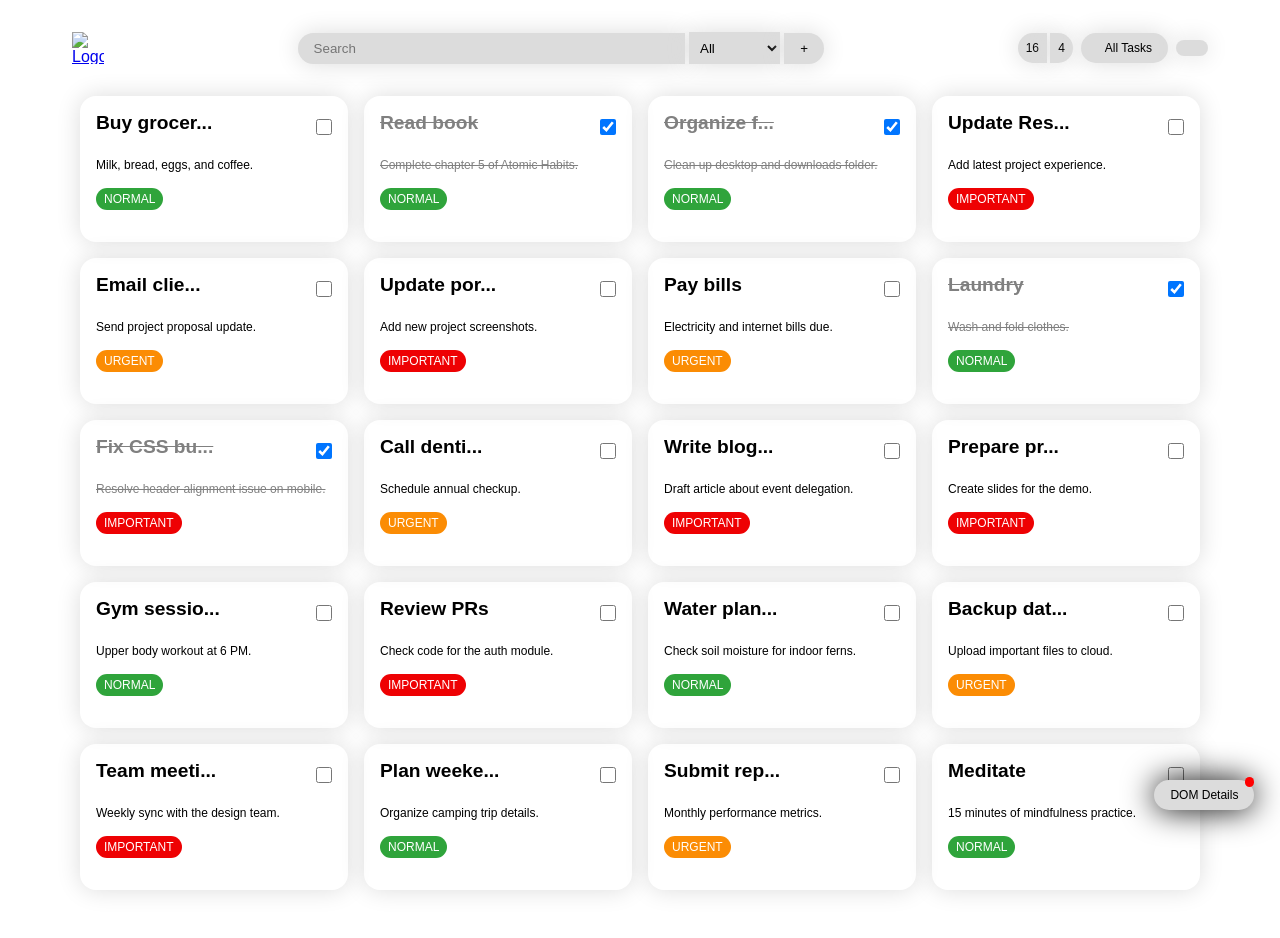
==== commit 2c955391: "testing complete" ====
--- a/index.html
+++ b/index.html
@@ -41,7 +41,7 @@
                         <p id="pending"><i class="ri-time-line"></i> <span id="pendingCount"></span></p>
                         <p id="complete"><i class="ri-check-line"></i> <span id="completeCount"></span></p>
                     </div>
-                    <div id="delAllTasks" onclick="delAll()"> 
+                    <div id="delAllTasks"> 
                         <i class="ri-delete-bin-6-line"></i> <span>All Tasks</span>
                     </div>
 
@@ -85,6 +85,7 @@
             <div class="top">
                 <i class="ri-arrow-left-long-line" id="cancel"></i>
             </div>
+            <input type="text" name="id" id="formId" placeholder="Task Id" hidden/>
             <input type="text" name="title" id="formTitle" placeholder="Task Title" />
             <textarea name="description" id="formDescription" placeholder="Task Description"></textarea>
             <div class="bottom">
--- a/style.css
+++ b/style.css
@@ -77,6 +77,7 @@
     text-align: center;
     text-shadow: var(--shadow) var(--shadow-color);
 }
+
 main #headLogo {
     width: var(--font-size-m);
     height: var(--font-size-m);
@@ -99,6 +100,7 @@
     align-items: center;
     gap: 1rem;
 }
+
 li:nth-child(1) {
     display: none;
 }
@@ -187,7 +189,7 @@
     gap: 0.5rem;
 }
 
-#counts{
+#counts {
     flex-shrink: 0;
     display: flex;
     flex-flow: row nowrap;
@@ -195,7 +197,9 @@
     justify-content: flex-start;
     gap: 0.2rem;
 }
-#pending, #complete  {    
+
+#pending,
+#complete {
     padding: 0.5rem;
     border: none;
     outline: none;
@@ -206,15 +210,19 @@
     box-shadow: var(--shadow) var(--shadow-color);
     transition: var(--transition);
 }
+
 #pending {
     border-radius: var(--radius-l) 0 0 var(--radius-l);
 }
+
 #pending i {
     color: var(--edit-color);
 }
+
 #complete {
     border-radius: 0 var(--radius-l) var(--radius-l) 0;
 }
+
 #complete i {
     color: var(--complete-color);
 }
@@ -225,8 +233,8 @@
     flex-flow: row nowrap;
     align-items: center;
     justify-content: center;
-    gap: 0.5rem; 
-    padding: 0.5rem 1rem; 
+    gap: 0.5rem;
+    padding: 0.5rem 1rem;
     font-size: var(--font-size-s);
     border: none;
     outline: none;
@@ -237,11 +245,13 @@
     box-shadow: var(--shadow) var(--shadow-color);
     transition: var(--transition);
 }
+
 #delAllTasks:hover {
     box-shadow: none;
     transform: scale(0.99);
     color: var(--delete-color);
 }
+
 #delAllTasks i {
     color: var(--delete-color);
 }
@@ -316,6 +326,12 @@
     font-size: var(--font-size-s);
 }
 
+#hero .completed .title,
+#hero .completed .description {
+    color: gray;
+    text-decoration: line-through;
+}
+
 .tags {
     display: flex;
     flex-flow: row wrap;
@@ -334,6 +350,8 @@
     font-weight: var(--font-weight-m);
     color: var(--primary-color);
 }
+
+
 
 .card-btns {
     margin-top: -0.5rem;
@@ -353,6 +371,7 @@
     transition: var(--transition-s);
     cursor: pointer;
 }
+
 .delete {
     padding: 0.25rem;
     color: var(--delete-color);
@@ -360,6 +379,7 @@
     transition: var(--transition-s);
     cursor: pointer;
 }
+
 .edit:hover,
 .delete:hover {
     background-color: var(--secondary-color);
@@ -387,6 +407,7 @@
     align-items: center;
     gap: 1.5rem;
 }
+
 form .top {
     width: 100%;
     display: flex;
@@ -394,6 +415,7 @@
     justify-content: flex-start;
     gap: 1rem;
 }
+
 form .top #cancel {
     padding: 0.5rem 1rem;
     border: none;
@@ -428,6 +450,7 @@
     box-shadow: none;
     transform: scale(0.99);
 }
+
 form .bottom {
     width: 100%;
     display: flex;
@@ -460,6 +483,7 @@
     transition: var(--transition-s);
     cursor: pointer;
 }
+
 form .bottom #submit:hover {
     box-shadow: none;
     transform: scale(0.99);
@@ -483,6 +507,7 @@
     box-shadow: 0 0 2rem var(--secondary-color);
     transition: var(--transition);
 }
+
 #dom:hover {
     box-shadow: none;
     transform: scale(0.99);
@@ -509,13 +534,16 @@
 }
 
 @media (min-width: 768px) {
+
     /* Tablets */
     main h1 {
         display: none;
     }
+
     li:nth-child(1) {
         display: block;
     }
+
     #logo {
         display: block;
     }
@@ -524,55 +552,68 @@
         column-count: 3;
         column-gap: 1rem;
     }
+
     .card {
         width: calc((100vw / 3) - 2rem);
     }
+
     .title {
-    font-size: var(--font-size-m);
-    margin-bottom: 0.5rem;
-}
+        font-size: var(--font-size-m);
+        margin-bottom: 0.5rem;
+    }
 }
 
 @media (min-width: 1024px) {
+
     /* Desktops */
     main h1 {
         display: none;
     }
+
     li:nth-child(1) {
         display: block;
     }
+
     #logo {
         display: block;
     }
-    #search {        
+
+    #search {
         width: auto;
         flex: 0.5;
     }
+
     #hero {
         column-count: 4;
         column-gap: 1rem;
     }
+
     .card {
         width: calc((100vw / 4) - 2rem);
     }
 }
 
 @media (min-width: 1200px) {
+
     /* Desktops */
     main h1 {
         display: none;
     }
+
     li:nth-child(1) {
         display: block;
     }
+
     #logo {
         display: block;
     }
+
     #hero {
         column-count: 4;
         column-gap: 1rem;
     }
+
     .card {
         width: calc((1200px / 4) - 2rem);
     }
-}
+}
